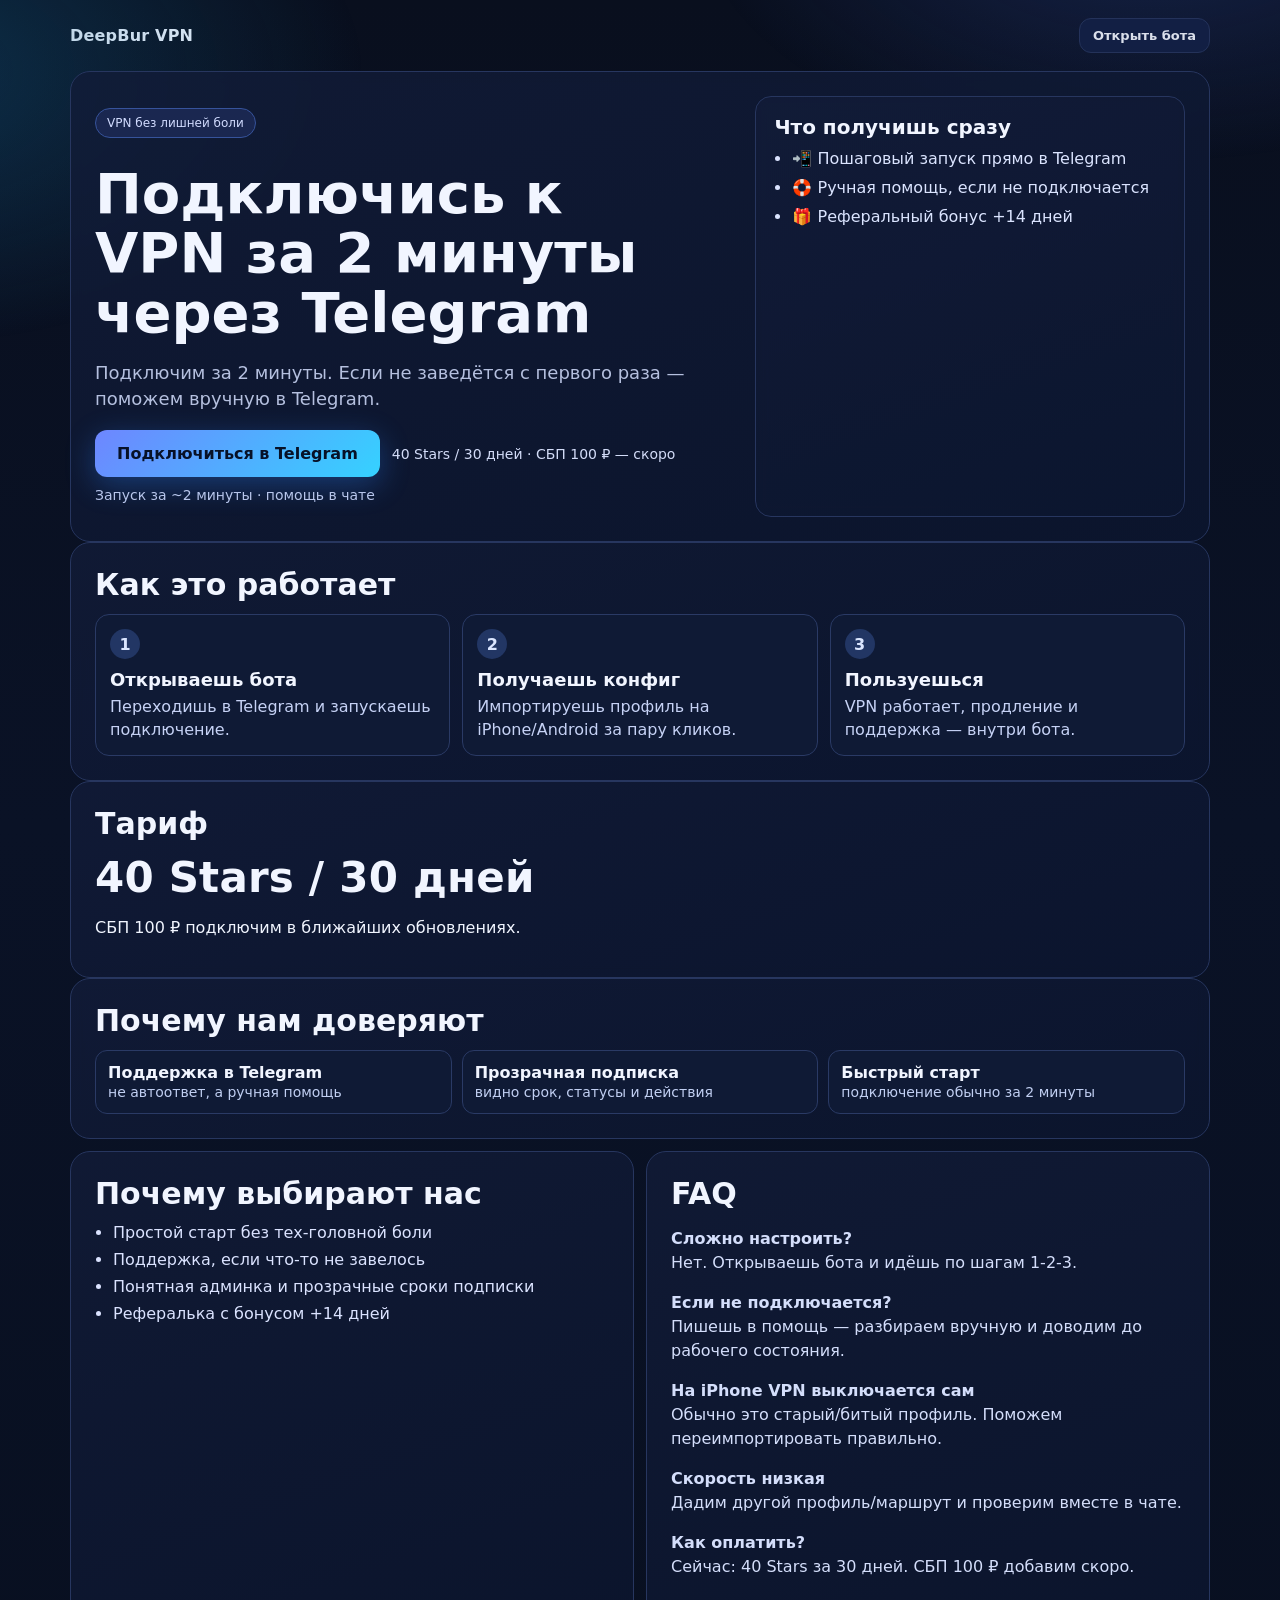
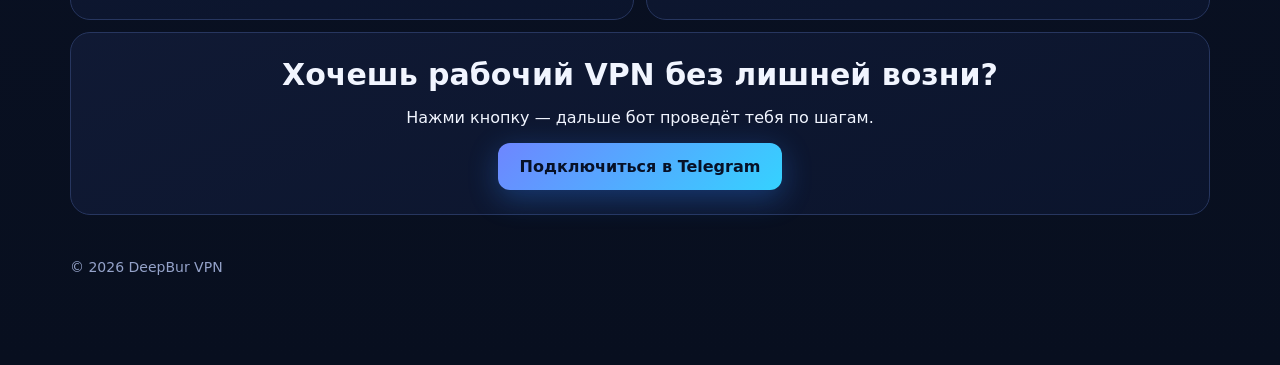
==== landing/index.html @ e3f5ab81 "feat(landing-v3): apply audit v2 P0 (hero simplification, stronger CTA, trust section, FAQ rewrite)" ====
<!doctype html>
<html lang="ru">
  <head>
    <meta charset="UTF-8" />
    <meta name="viewport" content="width=device-width,initial-scale=1" />
    <title>DeepBur VPN — подключение за 2 минуты</title>
    <meta name="description" content="DeepBur VPN: подключение через Telegram-бота за пару минут. 40 Stars за 30 дней." />
    <link rel="stylesheet" href="./styles.css?v=2" />
  </head>
  <body>
    <div class="bg"></div>

    <header class="wrap nav">
      <div class="logo">DeepBur VPN</div>
      <a class="btn ghost cta-track" data-pos="nav" href="https://t.me/deepbur_byrbot?start=landing_nav" target="_blank" rel="noopener">Открыть бота</a>
    </header>

    <main>
      <section class="wrap hero card split">
        <div>
          <p class="badge">VPN без лишней боли</p>
          <h1>Подключись к VPN за 2 минуты через Telegram</h1>
          <p class="sub">Подключим за 2 минуты. Если не заведётся с первого раза — поможем вручную в Telegram.</p>
          <div class="actions">
            <a class="btn primary cta-track" data-pos="hero" href="https://t.me/deepbur_byrbot?start=landing_hero" target="_blank" rel="noopener">Подключиться в Telegram</a>
            <span class="price">40 Stars / 30 дней · СБП 100 ₽ — скоро</span>
          </div>
          <p class="micro">Запуск за ~2 минуты · помощь в чате</p>
        </div>
        <aside class="trust card inner">
          <h3>Что получишь сразу</h3>
          <ul>
            <li>📲 Пошаговый запуск прямо в Telegram</li>
            <li>🛟 Ручная помощь, если не подключается</li>
            <li>🎁 Реферальный бонус +14 дней</li>
          </ul>
        </aside>
      </section>

      <section class="wrap card">
        <h2>Как это работает</h2>
        <div class="steps">
          <article>
            <span>1</span>
            <h4>Открываешь бота</h4>
            <p>Переходишь в Telegram и запускаешь подключение.</p>
          </article>
          <article>
            <span>2</span>
            <h4>Получаешь конфиг</h4>
            <p>Импортируешь профиль на iPhone/Android за пару кликов.</p>
          </article>
          <article>
            <span>3</span>
            <h4>Пользуешься</h4>
            <p>VPN работает, продление и поддержка — внутри бота.</p>
          </article>
        </div>
      </section>

      <section class="wrap card pricing">
        <h2>Тариф</h2>
        <div class="big">40 Stars / 30 дней</div>
        <p>СБП 100 ₽ подключим в ближайших обновлениях.</p>
      </section>

      <section class="wrap card trustline">
        <h2>Почему нам доверяют</h2>
        <div class="trustpoints">
          <div><b>Поддержка в Telegram</b><br/><span>не автоответ, а ручная помощь</span></div>
          <div><b>Прозрачная подписка</b><br/><span>видно срок, статусы и действия</span></div>
          <div><b>Быстрый старт</b><br/><span>подключение обычно за 2 минуты</span></div>
        </div>
      </section>

      <section class="wrap grid2">
        <article class="card">
          <h2>Почему выбирают нас</h2>
          <ul>
            <li>Простой старт без тех-головной боли</li>
            <li>Поддержка, если что-то не завелось</li>
            <li>Понятная админка и прозрачные сроки подписки</li>
            <li>Рефералька с бонусом +14 дней</li>
          </ul>
        </article>

        <article class="card faq">
          <h2>FAQ</h2>
          <p><b>Сложно настроить?</b><br/>Нет. Открываешь бота и идёшь по шагам 1-2-3.</p>
          <p><b>Если не подключается?</b><br/>Пишешь в помощь — разбираем вручную и доводим до рабочего состояния.</p>
          <p><b>На iPhone VPN выключается сам</b><br/>Обычно это старый/битый профиль. Поможем переимпортировать правильно.</p>
          <p><b>Скорость низкая</b><br/>Дадим другой профиль/маршрут и проверим вместе в чате.</p>
          <p><b>Как оплатить?</b><br/>Сейчас: 40 Stars за 30 дней. СБП 100 ₽ добавим скоро.</p>
        </article>
      </section>

      <section class="wrap card final">
        <h2>Хочешь рабочий VPN без лишней возни?</h2>
        <p>Нажми кнопку — дальше бот проведёт тебя по шагам.</p>
        <a class="btn primary cta-track" data-pos="final" href="https://t.me/deepbur_byrbot?start=landing_final" target="_blank" rel="noopener">Подключиться в Telegram</a>
      </section>
    </main>

    <a class="sticky-cta cta-track" data-pos="sticky" href="https://t.me/deepbur_byrbot?start=landing_sticky" target="_blank" rel="noopener">Подключиться в Telegram</a>

    <footer class="wrap foot">© <span id="y"></span> DeepBur VPN</footer>
    <script src="./main.js?v=2"></script>
  </body>
</html>
---- landing/styles.css ----
:root{--bg:#090f1e;--bg2:#0e1730;--txt:#f1f5ff;--muted:#b5c0df;--line:#27365f;--acc:#6e86ff;--acc2:#35d2ff}
*{box-sizing:border-box}body{margin:0;font-family:Inter,system-ui,Arial,sans-serif;background:linear-gradient(180deg,var(--bg),#0a1226 42%,#080f1f);color:var(--txt)}
.bg{position:fixed;inset:0;pointer-events:none;background:radial-gradient(760px 420px at 90% -10%,#2a428c66 0,transparent 60%),radial-gradient(820px 460px at -10% 8%,#146a9860 0,transparent 60%)}
.wrap{width:min(1140px,92%);margin:0 auto}
.nav{display:flex;justify-content:space-between;align-items:center;padding:18px 0}
.logo{font-weight:800;letter-spacing:.2px}
.card{background:linear-gradient(160deg,#121c38d6,#0c162fd6);border:1px solid var(--line);border-radius:20px;padding:24px;backdrop-filter:blur(6px)}
.card.inner{padding:18px;border-radius:16px}
.split{display:grid;grid-template-columns:1.35fr .9fr;gap:16px;align-items:stretch}
.badge{display:inline-block;font-size:12px;color:#d2dcff;background:#1a2750;padding:7px 11px;border-radius:999px;border:1px solid #36539b}
.hero h1{font-size:clamp(32px,5vw,56px);line-height:1.06;margin:14px 0 12px;max-width:14ch}
.sub{color:var(--muted);font-size:18px;line-height:1.45;max-width:58ch}
.actions{display:flex;flex-wrap:wrap;gap:12px;align-items:center;margin-top:16px}
.price{color:#d3dcf8;font-size:14px}.micro{font-size:14px;color:#b8c6ec;margin-top:10px}
.btn{display:inline-flex;align-items:center;justify-content:center;padding:12px 18px;border-radius:12px;text-decoration:none;font-weight:700;border:1px solid var(--line);color:var(--txt);transition:transform .18s ease,box-shadow .18s ease,opacity .18s ease}
.btn:hover{transform:translateY(-1px)}
.btn:focus-visible{outline:none;box-shadow:0 0 0 3px #8bc5ff66}
.btn.primary{background:linear-gradient(135deg,var(--acc),var(--acc2));color:#071127;border:0;box-shadow:0 8px 30px #2e83ff55;padding:14px 22px;font-size:16px}
.btn.primary:hover{box-shadow:0 10px 34px #2e83ff7d}
.btn.ghost{background:#132146;padding:9px 13px;font-size:13px;opacity:.9}
.trust h3{margin:0 0 10px;font-size:20px}.trust ul{margin:0;padding-left:18px}.trust li{margin:10px 0;color:#dbe4ff}
h2{margin:0 0 12px;font-size:30px}
.steps{display:grid;grid-template-columns:repeat(3,1fr);gap:12px}
.steps article{background:#0f1a35;border:1px solid #2a3a65;border-radius:14px;padding:14px;transition:transform .18s ease,border-color .18s ease}
.steps article:hover{transform:translateY(-2px);border-color:#3b5390}
.steps span{display:inline-grid;place-items:center;width:30px;height:30px;border-radius:999px;background:#223664;color:#dbe6ff;font-weight:800}
.steps h4{margin:10px 0 6px;font-size:18px}.steps p{margin:0;color:#c6d2f5;line-height:1.4}
.pricing .big{font-size:42px;font-weight:800;letter-spacing:.2px}
.trustline .trustpoints{display:grid;grid-template-columns:repeat(3,1fr);gap:10px}
.trustline .trustpoints > div{background:#0f1a35;border:1px solid #2a3a65;border-radius:12px;padding:12px}
.trustline span{color:#c1cff2;font-size:14px}
.grid2{display:grid;grid-template-columns:1fr 1fr;gap:12px;margin-top:12px}
ul{margin:0;padding-left:18px}li{margin:8px 0;color:#dbe3ff}
.faq p{color:#d4defb;line-height:1.5}
.final{margin:12px auto 18px;text-align:center}
.foot{padding:26px 0 90px;color:#94a2c9;font-size:14px}
.sticky-cta{display:none;position:fixed;left:12px;right:12px;bottom:12px;z-index:50;padding:14px 16px;border-radius:14px;text-align:center;text-decoration:none;font-weight:800;background:linear-gradient(135deg,var(--acc),var(--acc2));color:#061126;box-shadow:0 10px 24px #2e83ff66}
main section{margin-top:14px}
@media (max-width:980px){
  .split,.steps,.grid2,.trustline .trustpoints{grid-template-columns:1fr}
  .hero h1{max-width:unset}
}
@media (max-width:740px){
  .sub{font-size:16px}
  .sticky-cta{display:block}
  .actions .btn.primary{display:none}
}
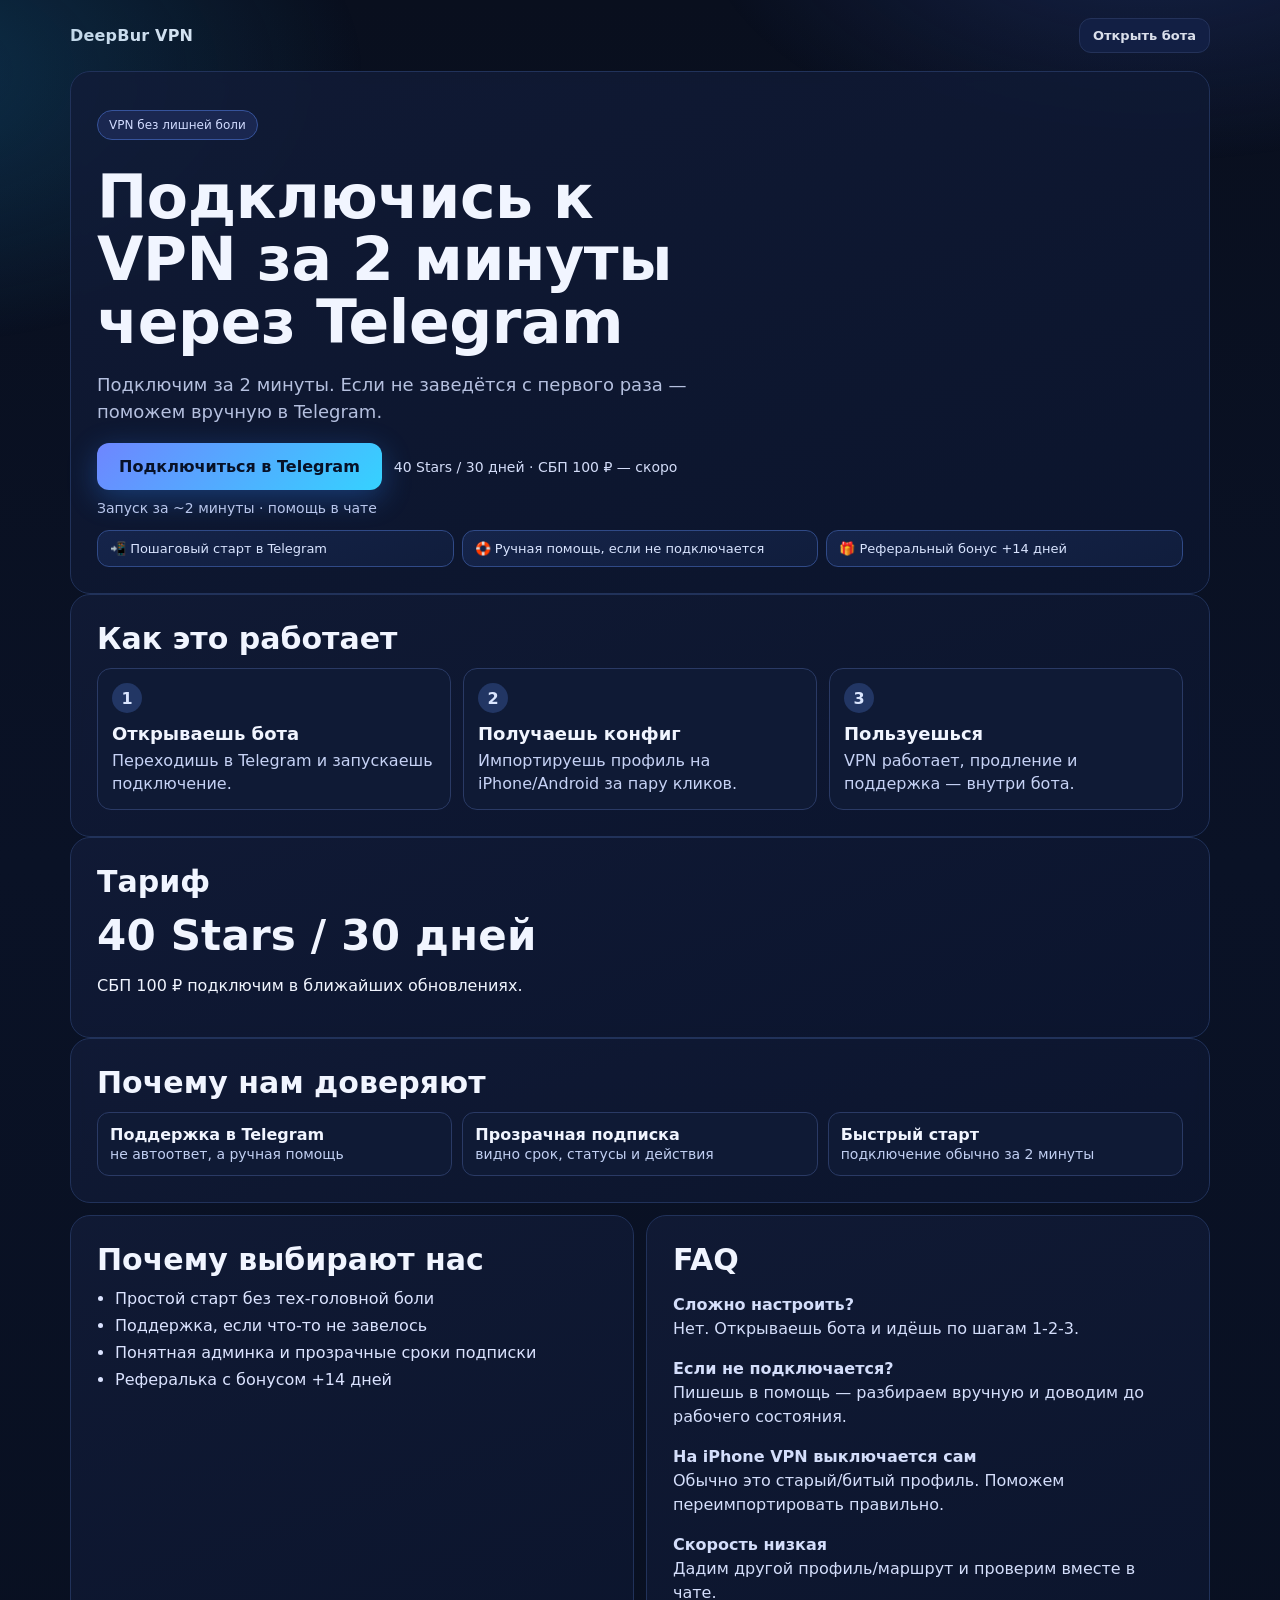
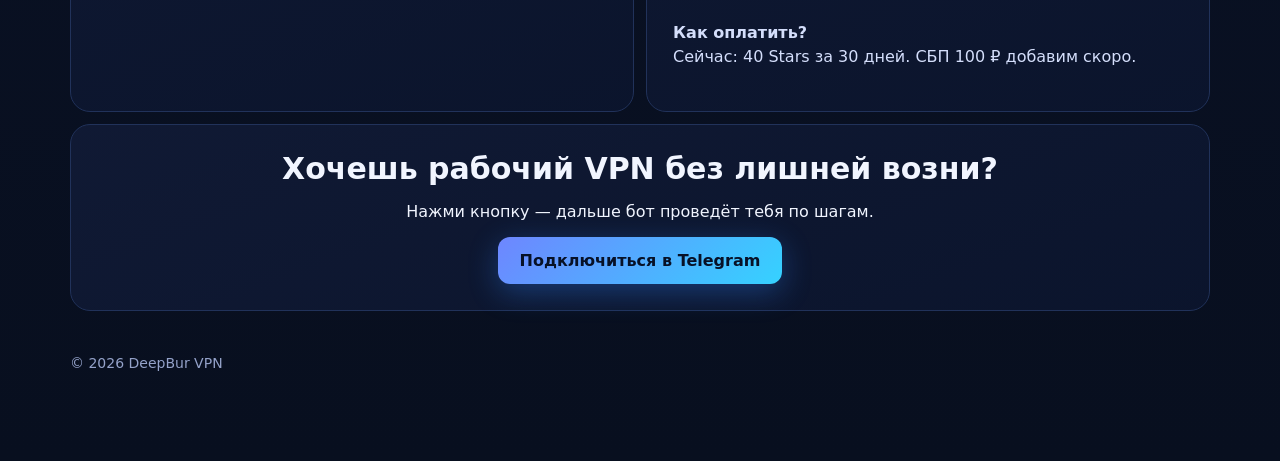
==== commit 8a333038: "style(landing-premium): replace bulky trust panel with compact premium points row" ====
--- a/landing/index.html
+++ b/landing/index.html
@@ -16,25 +16,20 @@
     </header>
 
     <main>
-      <section class="wrap hero card split">
-        <div>
-          <p class="badge">VPN без лишней боли</p>
-          <h1>Подключись к VPN за 2 минуты через Telegram</h1>
-          <p class="sub">Подключим за 2 минуты. Если не заведётся с первого раза — поможем вручную в Telegram.</p>
-          <div class="actions">
-            <a class="btn primary cta-track" data-pos="hero" href="https://t.me/deepbur_byrbot?start=landing_hero" target="_blank" rel="noopener">Подключиться в Telegram</a>
-            <span class="price">40 Stars / 30 дней · СБП 100 ₽ — скоро</span>
-          </div>
-          <p class="micro">Запуск за ~2 минуты · помощь в чате</p>
+      <section class="wrap hero card">
+        <p class="badge">VPN без лишней боли</p>
+        <h1>Подключись к VPN за 2 минуты через Telegram</h1>
+        <p class="sub">Подключим за 2 минуты. Если не заведётся с первого раза — поможем вручную в Telegram.</p>
+        <div class="actions">
+          <a class="btn primary cta-track" data-pos="hero" href="https://t.me/deepbur_byrbot?start=landing_hero" target="_blank" rel="noopener">Подключиться в Telegram</a>
+          <span class="price">40 Stars / 30 дней · СБП 100 ₽ — скоро</span>
         </div>
-        <aside class="trust card inner">
-          <h3>Что получишь сразу</h3>
-          <ul>
-            <li>📲 Пошаговый запуск прямо в Telegram</li>
-            <li>🛟 Ручная помощь, если не подключается</li>
-            <li>🎁 Реферальный бонус +14 дней</li>
-          </ul>
-        </aside>
+        <p class="micro">Запуск за ~2 минуты · помощь в чате</p>
+        <div class="premium-points">
+          <span>📲 Пошаговый старт в Telegram</span>
+          <span>🛟 Ручная помощь, если не подключается</span>
+          <span>🎁 Реферальный бонус +14 дней</span>
+        </div>
       </section>
 
       <section class="wrap card">
--- a/landing/styles.css
+++ b/landing/styles.css
@@ -4,12 +4,11 @@
 .wrap{width:min(1140px,92%);margin:0 auto}
 .nav{display:flex;justify-content:space-between;align-items:center;padding:18px 0}
 .logo{font-weight:800;letter-spacing:.2px}
-.card{background:linear-gradient(160deg,#121c38d6,#0c162fd6);border:1px solid var(--line);border-radius:20px;padding:24px;backdrop-filter:blur(6px)}
+.card{background:linear-gradient(160deg,#121c38d6,#0c162fd6);border:1px solid #21325a;border-radius:20px;padding:26px;backdrop-filter:blur(6px)}
 .card.inner{padding:18px;border-radius:16px}
-.split{display:grid;grid-template-columns:1.35fr .9fr;gap:16px;align-items:stretch}
 .badge{display:inline-block;font-size:12px;color:#d2dcff;background:#1a2750;padding:7px 11px;border-radius:999px;border:1px solid #36539b}
-.hero h1{font-size:clamp(32px,5vw,56px);line-height:1.06;margin:14px 0 12px;max-width:14ch}
-.sub{color:var(--muted);font-size:18px;line-height:1.45;max-width:58ch}
+.hero h1{font-size:clamp(34px,5.2vw,60px);line-height:1.04;margin:14px 0 12px;max-width:14ch;letter-spacing:-.4px}
+.sub{color:var(--muted);font-size:18px;line-height:1.5;max-width:58ch}
 .actions{display:flex;flex-wrap:wrap;gap:12px;align-items:center;margin-top:16px}
 .price{color:#d3dcf8;font-size:14px}.micro{font-size:14px;color:#b8c6ec;margin-top:10px}
 .btn{display:inline-flex;align-items:center;justify-content:center;padding:12px 18px;border-radius:12px;text-decoration:none;font-weight:700;border:1px solid var(--line);color:var(--txt);transition:transform .18s ease,box-shadow .18s ease,opacity .18s ease}
@@ -18,7 +17,8 @@
 .btn.primary{background:linear-gradient(135deg,var(--acc),var(--acc2));color:#071127;border:0;box-shadow:0 8px 30px #2e83ff55;padding:14px 22px;font-size:16px}
 .btn.primary:hover{box-shadow:0 10px 34px #2e83ff7d}
 .btn.ghost{background:#132146;padding:9px 13px;font-size:13px;opacity:.9}
-.trust h3{margin:0 0 10px;font-size:20px}.trust ul{margin:0;padding-left:18px}.trust li{margin:10px 0;color:#dbe4ff}
+.premium-points{display:grid;grid-template-columns:repeat(3,minmax(0,1fr));gap:8px;margin-top:14px}
+.premium-points span{display:block;font-size:13px;color:#d9e4ff;background:linear-gradient(160deg,#15244a,#101d3c);border:1px solid #304a87;border-radius:12px;padding:10px 12px}
 h2{margin:0 0 12px;font-size:30px}
 .steps{display:grid;grid-template-columns:repeat(3,1fr);gap:12px}
 .steps article{background:#0f1a35;border:1px solid #2a3a65;border-radius:14px;padding:14px;transition:transform .18s ease,border-color .18s ease}
@@ -37,7 +37,7 @@
 .sticky-cta{display:none;position:fixed;left:12px;right:12px;bottom:12px;z-index:50;padding:14px 16px;border-radius:14px;text-align:center;text-decoration:none;font-weight:800;background:linear-gradient(135deg,var(--acc),var(--acc2));color:#061126;box-shadow:0 10px 24px #2e83ff66}
 main section{margin-top:14px}
 @media (max-width:980px){
-  .split,.steps,.grid2,.trustline .trustpoints{grid-template-columns:1fr}
+  .steps,.grid2,.trustline .trustpoints,.premium-points{grid-template-columns:1fr}
   .hero h1{max-width:unset}
 }
 @media (max-width:740px){
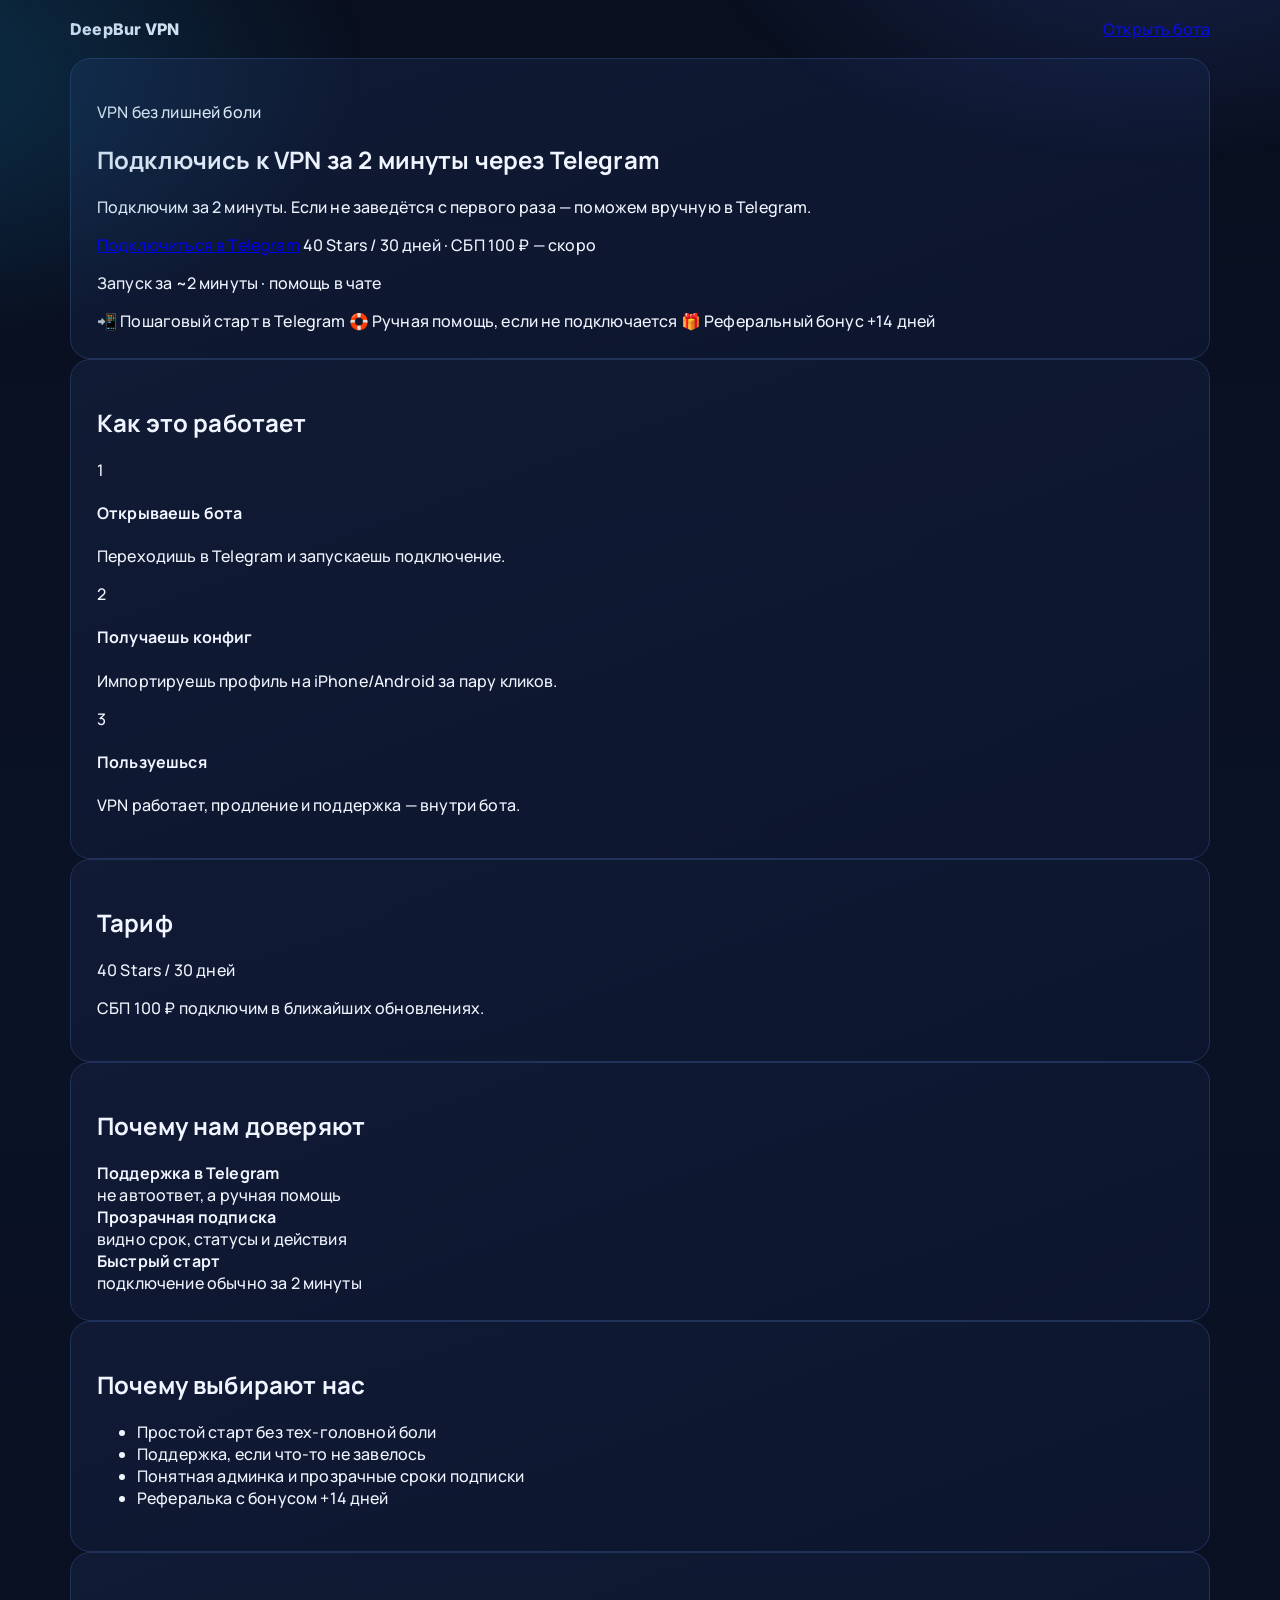
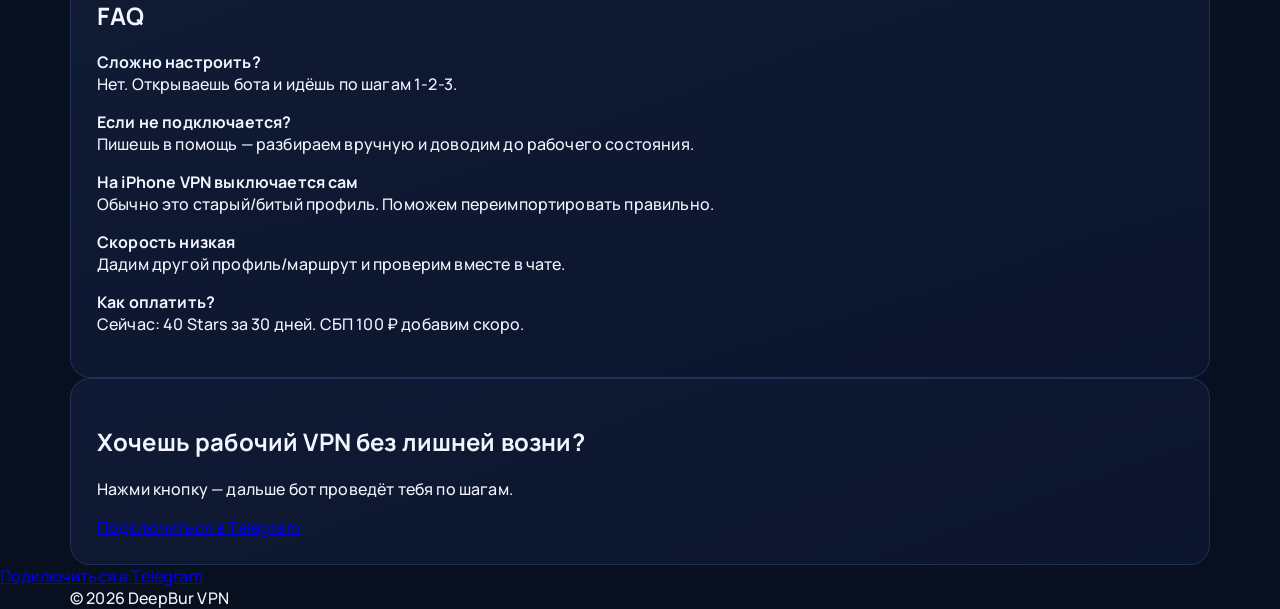
==== commit 2fb80695: "style(landing): switch to Manrope/Inter typography for cleaner premium look" ====
--- a/landing/index.html
+++ b/landing/index.html
@@ -5,7 +5,10 @@
     <meta name="viewport" content="width=device-width,initial-scale=1" />
     <title>DeepBur VPN — подключение за 2 минуты</title>
     <meta name="description" content="DeepBur VPN: подключение через Telegram-бота за пару минут. 40 Stars за 30 дней." />
-    <link rel="stylesheet" href="./styles.css?v=2" />
+    <link rel="preconnect" href="https://fonts.googleapis.com">
+    <link rel="preconnect" href="https://fonts.gstatic.com" crossorigin>
+    <link href="https://fonts.googleapis.com/css2?family=Inter:wght@400;500;600;700;800&family=Manrope:wght@500;600;700;800&display=swap" rel="stylesheet">
+    <link rel="stylesheet" href="./styles.css?v=3" />
   </head>
   <body>
     <div class="bg"></div>
--- a/landing/styles.css
+++ b/landing/styles.css
@@ -1,10 +1,10 @@
 :root{--bg:#090f1e;--bg2:#0e1730;--txt:#f1f5ff;--muted:#b5c0df;--line:#27365f;--acc:#6e86ff;--acc2:#35d2ff}
-*{box-sizing:border-box}body{margin:0;font-family:Inter,system-ui,Arial,sans-serif;background:linear-gradient(180deg,var(--bg),#0a1226 42%,#080f1f);color:var(--txt)}
+*{box-sizing:border-box}body{margin:0;font-family:Manrope,Inter,system-ui,-apple-system,Segoe UI,Arial,sans-serif;background:linear-gradient(180deg,var(--bg),#0a1226 42%,#080f1f);color:var(--txt);font-weight:500;letter-spacing:.01em}
 .bg{position:fixed;inset:0;pointer-events:none;background:radial-gradient(760px 420px at 90% -10%,#2a428c66 0,transparent 60%),radial-gradient(820px 460px at -10% 8%,#146a9860 0,transparent 60%)}
 .wrap{width:min(1140px,92%);margin:0 auto}
 .nav{display:flex;justify-content:space-between;align-items:center;padding:18px 0}
-.logo{font-weight:800;letter-spacing:.2px}
-.card{background:linear-gradient(160deg,#121c38d6,#0c162fd6);border:1px solid #21325a;border-radius:20px;padding:26px;backdrop-filter:blur(6px)}
+.logo{font-family:Inter,Manrope,system-ui,sans-serif;font-weight:800;letter-spacing:.2px}
+.card{background:linear-gradient(160deg,#121c38d6,#0c162fd6);border:1px solid #21325a;border-radius:20px;padding:26px;backdrop-filter:blur(6px)
 .card.inner{padding:18px;border-radius:16px}
 .badge{display:inline-block;font-size:12px;color:#d2dcff;background:#1a2750;padding:7px 11px;border-radius:999px;border:1px solid #36539b}
 .hero h1{font-size:clamp(34px,5.2vw,60px);line-height:1.04;margin:14px 0 12px;max-width:14ch;letter-spacing:-.4px}
@@ -19,6 +19,7 @@
 .btn.ghost{background:#132146;padding:9px 13px;font-size:13px;opacity:.9}
 .premium-points{display:grid;grid-template-columns:repeat(3,minmax(0,1fr));gap:8px;margin-top:14px}
 .premium-points span{display:block;font-size:13px;color:#d9e4ff;background:linear-gradient(160deg,#15244a,#101d3c);border:1px solid #304a87;border-radius:12px;padding:10px 12px}
+h1,h2,h3,h4,.logo{font-family:Inter,Manrope,system-ui,sans-serif}
 h2{margin:0 0 12px;font-size:30px}
 .steps{display:grid;grid-template-columns:repeat(3,1fr);gap:12px}
 .steps article{background:#0f1a35;border:1px solid #2a3a65;border-radius:14px;padding:14px;transition:transform .18s ease,border-color .18s ease}
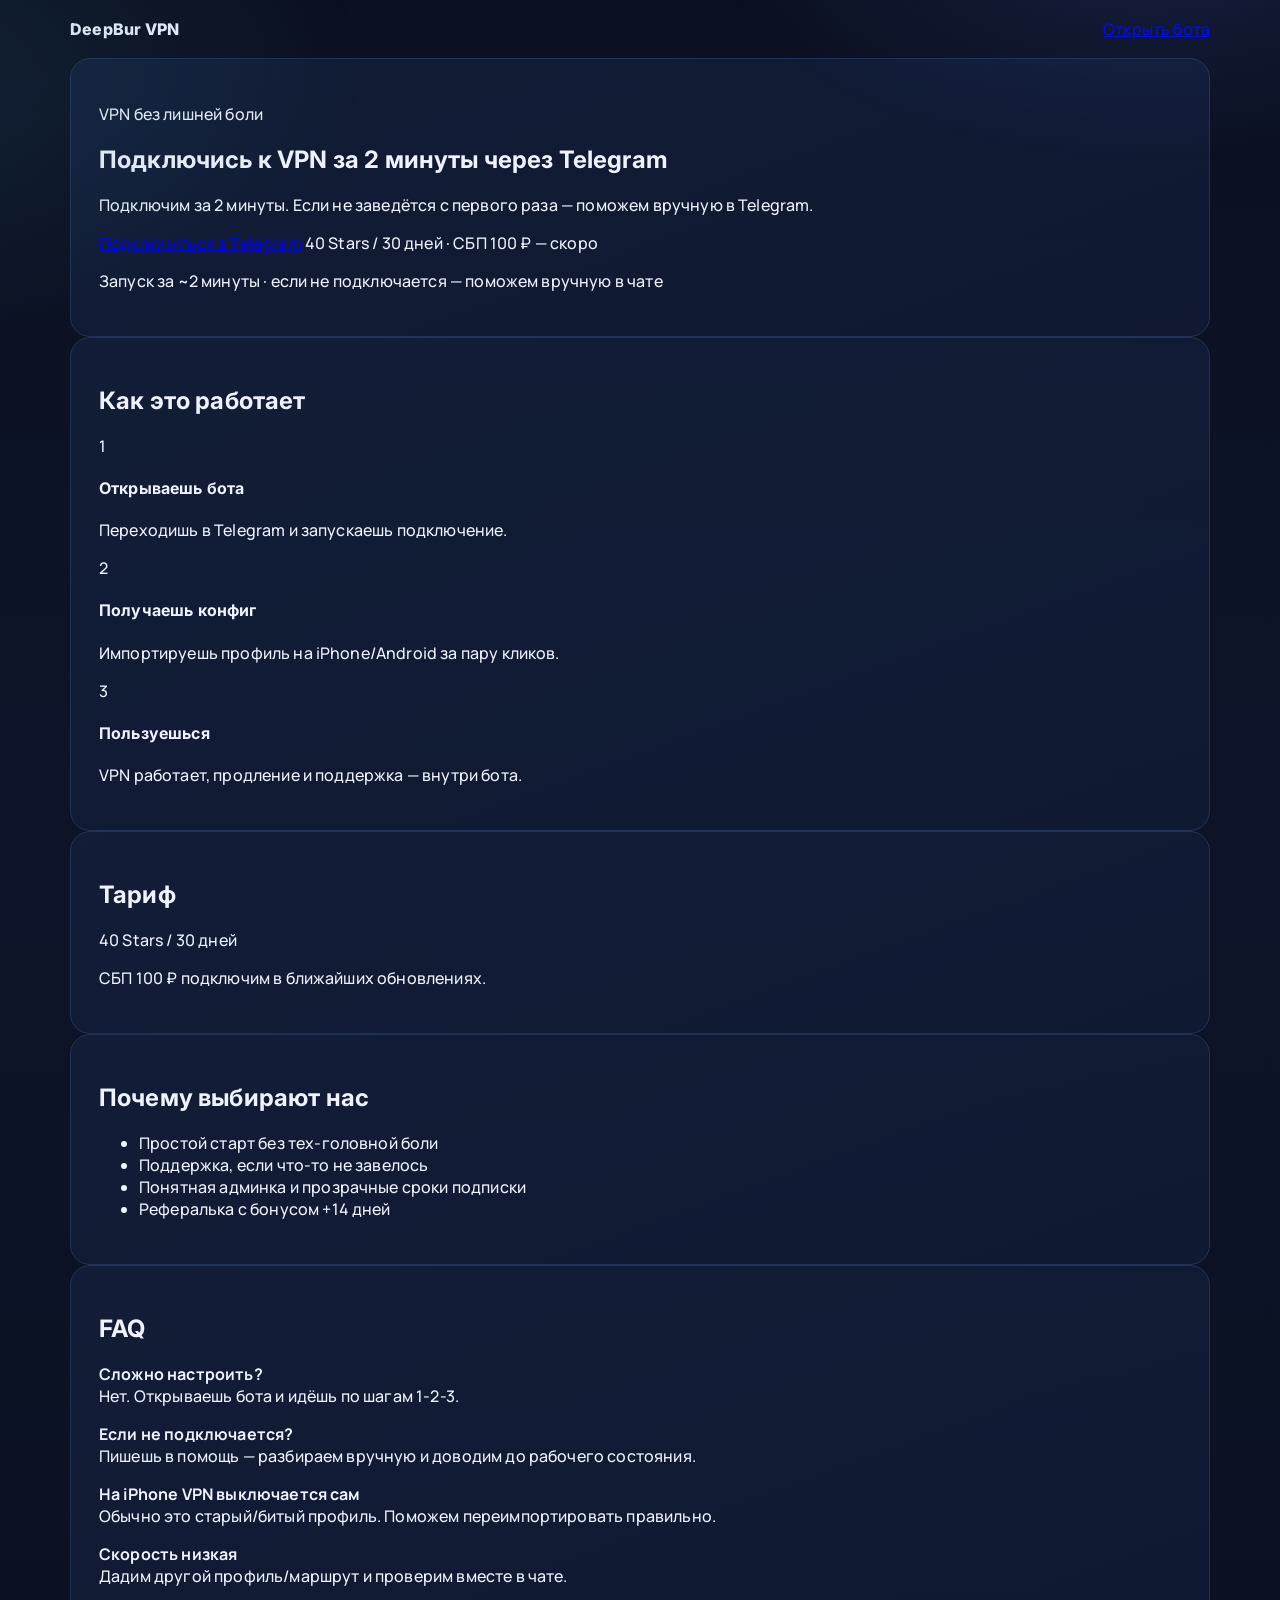
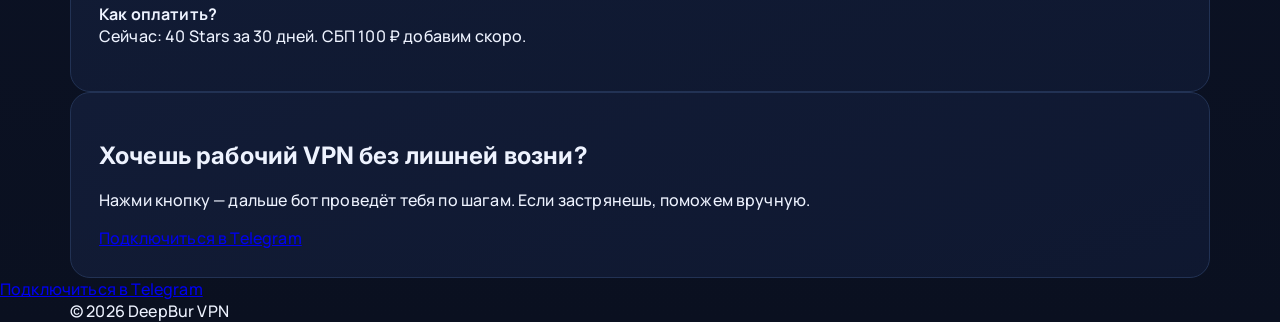
==== commit 02b1230c: "style(landing-v4): reduce admin-like density, remove redundant trust block, add warmer copy" ====
--- a/landing/index.html
+++ b/landing/index.html
@@ -27,12 +27,7 @@
           <a class="btn primary cta-track" data-pos="hero" href="https://t.me/deepbur_byrbot?start=landing_hero" target="_blank" rel="noopener">Подключиться в Telegram</a>
           <span class="price">40 Stars / 30 дней · СБП 100 ₽ — скоро</span>
         </div>
-        <p class="micro">Запуск за ~2 минуты · помощь в чате</p>
-        <div class="premium-points">
-          <span>📲 Пошаговый старт в Telegram</span>
-          <span>🛟 Ручная помощь, если не подключается</span>
-          <span>🎁 Реферальный бонус +14 дней</span>
-        </div>
+        <p class="micro">Запуск за ~2 минуты · если не подключается — поможем вручную в чате</p>
       </section>
 
       <section class="wrap card">
@@ -62,15 +57,6 @@
         <p>СБП 100 ₽ подключим в ближайших обновлениях.</p>
       </section>
 
-      <section class="wrap card trustline">
-        <h2>Почему нам доверяют</h2>
-        <div class="trustpoints">
-          <div><b>Поддержка в Telegram</b><br/><span>не автоответ, а ручная помощь</span></div>
-          <div><b>Прозрачная подписка</b><br/><span>видно срок, статусы и действия</span></div>
-          <div><b>Быстрый старт</b><br/><span>подключение обычно за 2 минуты</span></div>
-        </div>
-      </section>
-
       <section class="wrap grid2">
         <article class="card">
           <h2>Почему выбирают нас</h2>
@@ -94,7 +80,7 @@
 
       <section class="wrap card final">
         <h2>Хочешь рабочий VPN без лишней возни?</h2>
-        <p>Нажми кнопку — дальше бот проведёт тебя по шагам.</p>
+        <p>Нажми кнопку — дальше бот проведёт тебя по шагам. Если застрянешь, поможем вручную.</p>
         <a class="btn primary cta-track" data-pos="final" href="https://t.me/deepbur_byrbot?start=landing_final" target="_blank" rel="noopener">Подключиться в Telegram</a>
       </section>
     </main>
--- a/landing/styles.css
+++ b/landing/styles.css
@@ -1,48 +1,39 @@
-:root{--bg:#090f1e;--bg2:#0e1730;--txt:#f1f5ff;--muted:#b5c0df;--line:#27365f;--acc:#6e86ff;--acc2:#35d2ff}
-*{box-sizing:border-box}body{margin:0;font-family:Manrope,Inter,system-ui,-apple-system,Segoe UI,Arial,sans-serif;background:linear-gradient(180deg,var(--bg),#0a1226 42%,#080f1f);color:var(--txt);font-weight:500;letter-spacing:.01em}
-.bg{position:fixed;inset:0;pointer-events:none;background:radial-gradient(760px 420px at 90% -10%,#2a428c66 0,transparent 60%),radial-gradient(820px 460px at -10% 8%,#146a9860 0,transparent 60%)}
+:root{--bg:#0b1020;--txt:#eef3ff;--muted:#b9c4e2;--line:#2a3a62;--acc:#8aa0ff;--acc2:#68c9ee}
+*{box-sizing:border-box}
+body{margin:0;font-family:Manrope,Inter,system-ui,-apple-system,Segoe UI,Arial,sans-serif;background:linear-gradient(180deg,var(--bg),#0d1429 42%,#0a1020);color:var(--txt);font-weight:500;letter-spacing:.01em}
+.bg{position:fixed;inset:0;pointer-events:none;background:radial-gradient(760px 420px at 90% -10%,#334c9f44 0,transparent 60%),radial-gradient(820px 460px at -10% 8%,#2e6e8a33 0,transparent 60%)}
 .wrap{width:min(1140px,92%);margin:0 auto}
 .nav{display:flex;justify-content:space-between;align-items:center;padding:18px 0}
-.logo{font-family:Inter,Manrope,system-ui,sans-serif;font-weight:800;letter-spacing:.2px}
-.card{background:linear-gradient(160deg,#121c38d6,#0c162fd6);border:1px solid #21325a;border-radius:20px;padding:26px;backdrop-filter:blur(6px)
-.card.inner{padding:18px;border-radius:16px}
+.logo,h1,h2,h3,h4{font-family:Inter,Manrope,system-ui,sans-serif}
+.logo{font-weight:800;letter-spacing:.2px}
+.card{background:linear-gradient(160deg,#141f3bcc,#101a34cc);border:1px solid #223254;border-radius:20px;padding:28px;backdrop-filter:blur(6px)
 .badge{display:inline-block;font-size:12px;color:#d2dcff;background:#1a2750;padding:7px 11px;border-radius:999px;border:1px solid #36539b}
 .hero h1{font-size:clamp(34px,5.2vw,60px);line-height:1.04;margin:14px 0 12px;max-width:14ch;letter-spacing:-.4px}
 .sub{color:var(--muted);font-size:18px;line-height:1.5;max-width:58ch}
 .actions{display:flex;flex-wrap:wrap;gap:12px;align-items:center;margin-top:16px}
-.price{color:#d3dcf8;font-size:14px}.micro{font-size:14px;color:#b8c6ec;margin-top:10px}
+.price{color:#d3dcf8;font-size:14px}
+.micro{font-size:14px;color:#b8c6ec;margin-top:10px}
 .btn{display:inline-flex;align-items:center;justify-content:center;padding:12px 18px;border-radius:12px;text-decoration:none;font-weight:700;border:1px solid var(--line);color:var(--txt);transition:transform .18s ease,box-shadow .18s ease,opacity .18s ease}
 .btn:hover{transform:translateY(-1px)}
 .btn:focus-visible{outline:none;box-shadow:0 0 0 3px #8bc5ff66}
-.btn.primary{background:linear-gradient(135deg,var(--acc),var(--acc2));color:#071127;border:0;box-shadow:0 8px 30px #2e83ff55;padding:14px 22px;font-size:16px}
-.btn.primary:hover{box-shadow:0 10px 34px #2e83ff7d}
-.btn.ghost{background:#132146;padding:9px 13px;font-size:13px;opacity:.9}
-.premium-points{display:grid;grid-template-columns:repeat(3,minmax(0,1fr));gap:8px;margin-top:14px}
-.premium-points span{display:block;font-size:13px;color:#d9e4ff;background:linear-gradient(160deg,#15244a,#101d3c);border:1px solid #304a87;border-radius:12px;padding:10px 12px}
-h1,h2,h3,h4,.logo{font-family:Inter,Manrope,system-ui,sans-serif}
+.btn.primary{background:linear-gradient(135deg,var(--acc),var(--acc2));color:#071127;border:0;box-shadow:0 8px 24px #2e83ff4a;padding:14px 22px;font-size:16px}
+.btn.primary:hover{box-shadow:0 10px 30px #2e83ff66}
+.btn.ghost{background:#132146;padding:9px 13px;font-size:13px;opacity:.86}
 h2{margin:0 0 12px;font-size:30px}
 .steps{display:grid;grid-template-columns:repeat(3,1fr);gap:12px}
-.steps article{background:#0f1a35;border:1px solid #2a3a65;border-radius:14px;padding:14px;transition:transform .18s ease,border-color .18s ease}
-.steps article:hover{transform:translateY(-2px);border-color:#3b5390}
+.steps article{background:#101b36;border:1px solid #24355a;border-radius:14px;padding:16px;transition:transform .18s ease,border-color .18s ease}
+.steps article:hover{transform:translateY(-2px);border-color:#355187}
 .steps span{display:inline-grid;place-items:center;width:30px;height:30px;border-radius:999px;background:#223664;color:#dbe6ff;font-weight:800}
-.steps h4{margin:10px 0 6px;font-size:18px}.steps p{margin:0;color:#c6d2f5;line-height:1.4}
+.steps h4{margin:10px 0 6px;font-size:18px}
+.steps p{margin:0;color:#c6d2f5;line-height:1.4}
 .pricing .big{font-size:42px;font-weight:800;letter-spacing:.2px}
-.trustline .trustpoints{display:grid;grid-template-columns:repeat(3,1fr);gap:10px}
-.trustline .trustpoints > div{background:#0f1a35;border:1px solid #2a3a65;border-radius:12px;padding:12px}
-.trustline span{color:#c1cff2;font-size:14px}
-.grid2{display:grid;grid-template-columns:1fr 1fr;gap:12px;margin-top:12px}
-ul{margin:0;padding-left:18px}li{margin:8px 0;color:#dbe3ff}
+.grid2{display:grid;grid-template-columns:1fr 1fr;gap:14px;margin-top:14px}
+ul{margin:0;padding-left:18px}
+li{margin:8px 0;color:#dbe3ff}
 .faq p{color:#d4defb;line-height:1.5}
 .final{margin:12px auto 18px;text-align:center}
 .foot{padding:26px 0 90px;color:#94a2c9;font-size:14px}
 .sticky-cta{display:none;position:fixed;left:12px;right:12px;bottom:12px;z-index:50;padding:14px 16px;border-radius:14px;text-align:center;text-decoration:none;font-weight:800;background:linear-gradient(135deg,var(--acc),var(--acc2));color:#061126;box-shadow:0 10px 24px #2e83ff66}
-main section{margin-top:14px}
-@media (max-width:980px){
-  .steps,.grid2,.trustline .trustpoints,.premium-points{grid-template-columns:1fr}
-  .hero h1{max-width:unset}
-}
-@media (max-width:740px){
-  .sub{font-size:16px}
-  .sticky-cta{display:block}
-  .actions .btn.primary{display:none}
-}
+main section{margin-top:18px}
+@media (max-width:980px){.steps,.grid2{grid-template-columns:1fr}.hero h1{max-width:unset}}
+@media (max-width:740px){.sub{font-size:16px}.sticky-cta{display:block}.actions .btn.primary{display:none}}
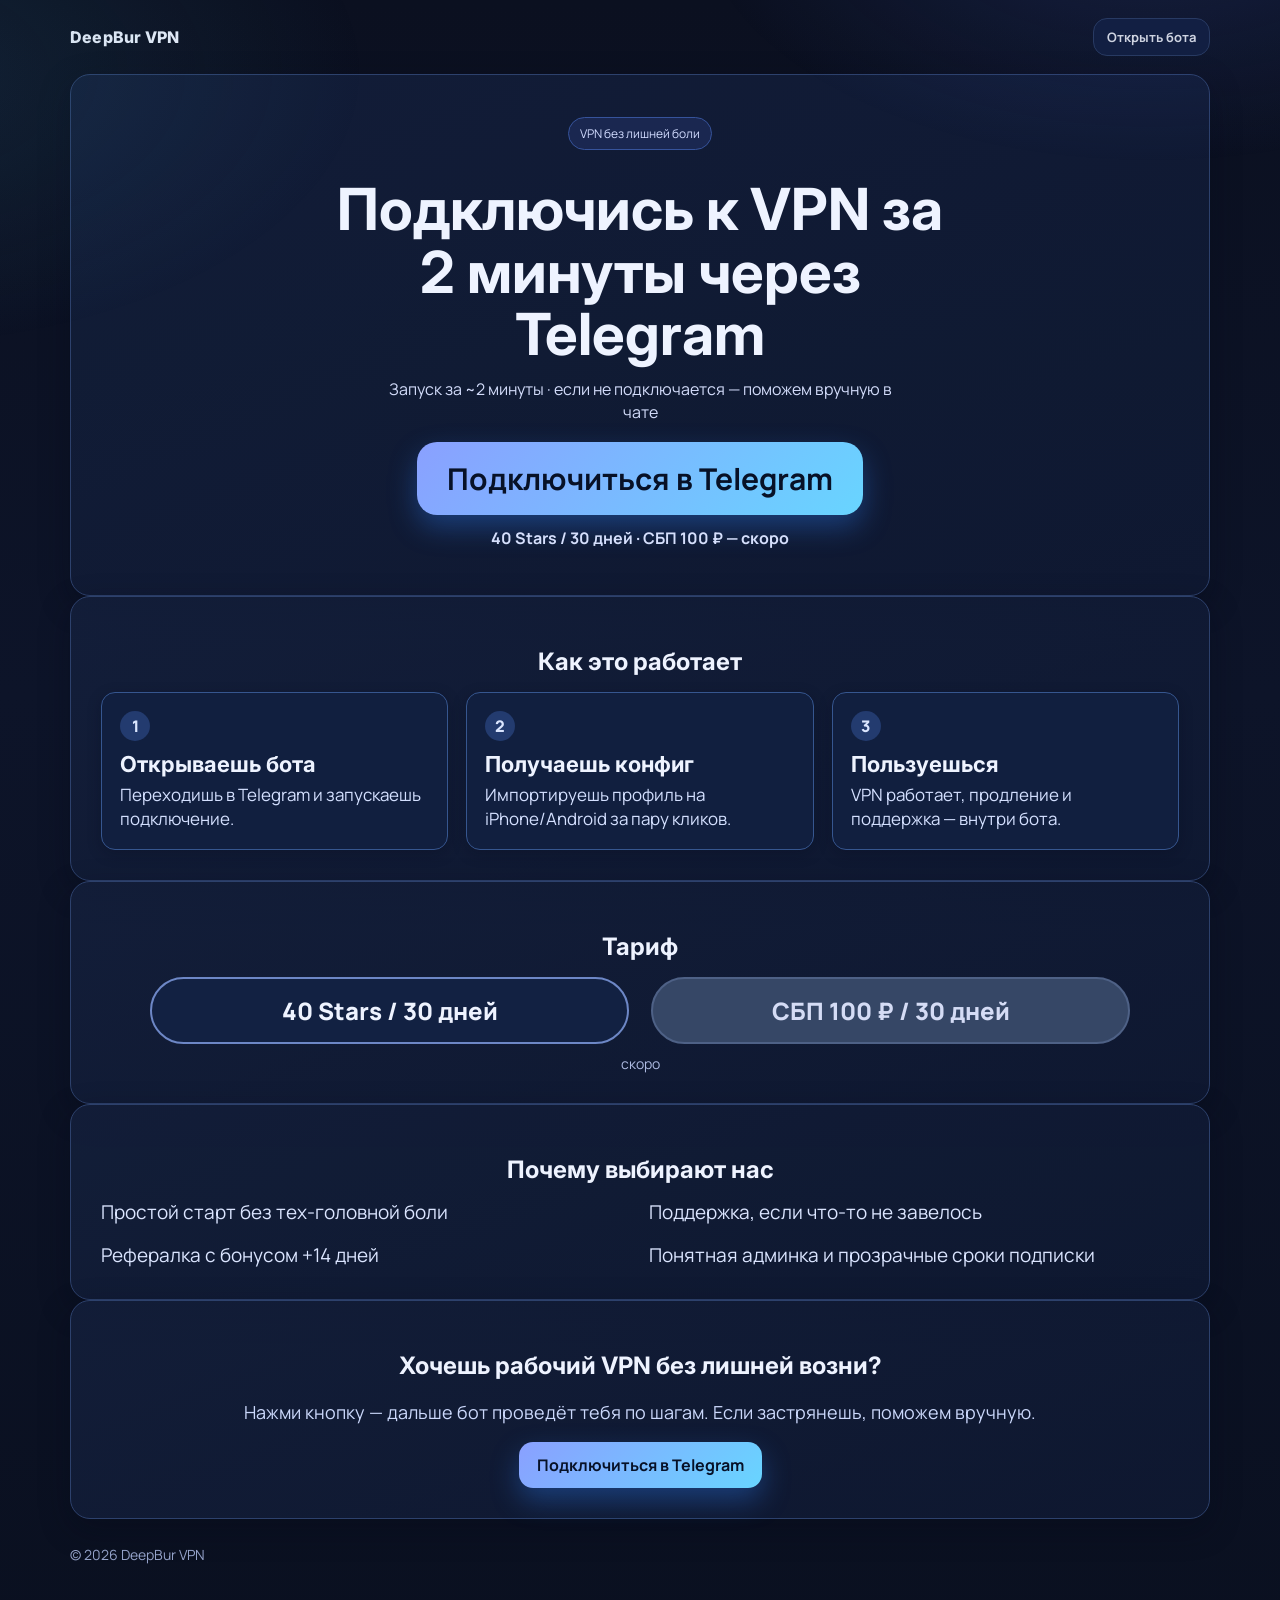
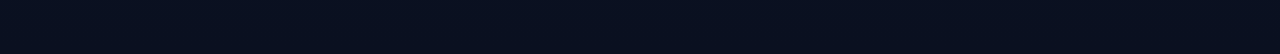
==== commit 3e900850: "feat(landing-style): reshape layout toward provided reference (centered hero, tariff pills, clean se" ====
--- a/landing/index.html
+++ b/landing/index.html
@@ -8,7 +8,7 @@
     <link rel="preconnect" href="https://fonts.googleapis.com">
     <link rel="preconnect" href="https://fonts.gstatic.com" crossorigin>
     <link href="https://fonts.googleapis.com/css2?family=Inter:wght@400;500;600;700;800&family=Manrope:wght@500;600;700;800&display=swap" rel="stylesheet">
-    <link rel="stylesheet" href="./styles.css?v=3" />
+    <link rel="stylesheet" href="./styles.css?v=4" />
   </head>
   <body>
     <div class="bg"></div>
@@ -19,19 +19,16 @@
     </header>
 
     <main>
-      <section class="wrap hero card">
+      <section class="wrap card hero center">
         <p class="badge">VPN без лишней боли</p>
         <h1>Подключись к VPN за 2 минуты через Telegram</h1>
-        <p class="sub">Подключим за 2 минуты. Если не заведётся с первого раза — поможем вручную в Telegram.</p>
-        <div class="actions">
-          <a class="btn primary cta-track" data-pos="hero" href="https://t.me/deepbur_byrbot?start=landing_hero" target="_blank" rel="noopener">Подключиться в Telegram</a>
-          <span class="price">40 Stars / 30 дней · СБП 100 ₽ — скоро</span>
-        </div>
         <p class="micro">Запуск за ~2 минуты · если не подключается — поможем вручную в чате</p>
+        <a class="btn primary hero-cta cta-track" data-pos="hero" href="https://t.me/deepbur_byrbot?start=landing_hero" target="_blank" rel="noopener">Подключиться в Telegram</a>
+        <p class="price">40 Stars / 30 дней · СБП 100 ₽ — скоро</p>
       </section>
 
       <section class="wrap card">
-        <h2>Как это работает</h2>
+        <h2 class="center-title">Как это работает</h2>
         <div class="steps">
           <article>
             <span>1</span>
@@ -51,31 +48,23 @@
         </div>
       </section>
 
-      <section class="wrap card pricing">
-        <h2>Тариф</h2>
-        <div class="big">40 Stars / 30 дней</div>
-        <p>СБП 100 ₽ подключим в ближайших обновлениях.</p>
+      <section class="wrap card tariff center">
+        <h2 class="center-title">Тариф</h2>
+        <div class="tariff-row">
+          <div class="pill active">40 Stars / 30 дней</div>
+          <div class="pill disabled">СБП 100 ₽ / 30 дней</div>
+        </div>
+        <div class="soon">скоро</div>
       </section>
 
-      <section class="wrap grid2">
-        <article class="card">
-          <h2>Почему выбирают нас</h2>
-          <ul>
-            <li>Простой старт без тех-головной боли</li>
-            <li>Поддержка, если что-то не завелось</li>
-            <li>Понятная админка и прозрачные сроки подписки</li>
-            <li>Рефералька с бонусом +14 дней</li>
-          </ul>
-        </article>
-
-        <article class="card faq">
-          <h2>FAQ</h2>
-          <p><b>Сложно настроить?</b><br/>Нет. Открываешь бота и идёшь по шагам 1-2-3.</p>
-          <p><b>Если не подключается?</b><br/>Пишешь в помощь — разбираем вручную и доводим до рабочего состояния.</p>
-          <p><b>На iPhone VPN выключается сам</b><br/>Обычно это старый/битый профиль. Поможем переимпортировать правильно.</p>
-          <p><b>Скорость низкая</b><br/>Дадим другой профиль/маршрут и проверим вместе в чате.</p>
-          <p><b>Как оплатить?</b><br/>Сейчас: 40 Stars за 30 дней. СБП 100 ₽ добавим скоро.</p>
-        </article>
+      <section class="wrap card why">
+        <h2 class="center-title">Почему выбирают нас</h2>
+        <div class="why-grid">
+          <div>Простой старт без тех-головной боли</div>
+          <div>Поддержка, если что-то не завелось</div>
+          <div>Рефералка с бонусом +14 дней</div>
+          <div>Понятная админка и прозрачные сроки подписки</div>
+        </div>
       </section>
 
       <section class="wrap card final">
--- a/landing/styles.css
+++ b/landing/styles.css
@@ -1,39 +1,44 @@
-:root{--bg:#0b1020;--txt:#eef3ff;--muted:#b9c4e2;--line:#2a3a62;--acc:#8aa0ff;--acc2:#68c9ee}
+:root{--bg:#0b1020;--txt:#eef3ff;--muted:#b9c4e2;--line:#2d416c;--acc:#8aa0ff;--acc2:#68d5ff}
 *{box-sizing:border-box}
-body{margin:0;font-family:Manrope,Inter,system-ui,-apple-system,Segoe UI,Arial,sans-serif;background:linear-gradient(180deg,var(--bg),#0d1429 42%,#0a1020);color:var(--txt);font-weight:500;letter-spacing:.01em}
+body{margin:0;font-family:Manrope,Inter,system-ui,-apple-system,Segoe UI,Arial,sans-serif;background:linear-gradient(180deg,var(--bg),#0d1429 42%,#0a1020);color:var(--txt)}
 .bg{position:fixed;inset:0;pointer-events:none;background:radial-gradient(760px 420px at 90% -10%,#334c9f44 0,transparent 60%),radial-gradient(820px 460px at -10% 8%,#2e6e8a33 0,transparent 60%)}
 .wrap{width:min(1140px,92%);margin:0 auto}
 .nav{display:flex;justify-content:space-between;align-items:center;padding:18px 0}
 .logo,h1,h2,h3,h4{font-family:Inter,Manrope,system-ui,sans-serif}
 .logo{font-weight:800;letter-spacing:.2px}
-.card{background:linear-gradient(160deg,#141f3bcc,#101a34cc);border:1px solid #223254;border-radius:20px;padding:28px;backdrop-filter:blur(6px)
+.card{background:linear-gradient(160deg,#14203dcc,#0f1933cc);border:1px solid var(--line);border-radius:20px;padding:30px;box-shadow:0 10px 30px rgba(5,10,24,.35)}
+main section{margin-top:26px}
+.center{text-align:center}.center-title{text-align:center;margin-bottom:16px}
 .badge{display:inline-block;font-size:12px;color:#d2dcff;background:#1a2750;padding:7px 11px;border-radius:999px;border:1px solid #36539b}
-.hero h1{font-size:clamp(34px,5.2vw,60px);line-height:1.04;margin:14px 0 12px;max-width:14ch;letter-spacing:-.4px}
-.sub{color:var(--muted);font-size:18px;line-height:1.5;max-width:58ch}
-.actions{display:flex;flex-wrap:wrap;gap:12px;align-items:center;margin-top:16px}
-.price{color:#d3dcf8;font-size:14px}
-.micro{font-size:14px;color:#b8c6ec;margin-top:10px}
-.btn{display:inline-flex;align-items:center;justify-content:center;padding:12px 18px;border-radius:12px;text-decoration:none;font-weight:700;border:1px solid var(--line);color:var(--txt);transition:transform .18s ease,box-shadow .18s ease,opacity .18s ease}
+.hero h1{font-size:clamp(34px,5vw,58px);line-height:1.08;margin:16px auto 12px;max-width:16ch}
+.micro{font-size:16px;color:#d3dcfa;max-width:52ch;margin:0 auto 18px;line-height:1.45}
+.price{color:#d5dffc;font-size:16px;margin-top:12px;font-weight:700}
+.btn{display:inline-flex;align-items:center;justify-content:center;padding:12px 18px;border-radius:14px;text-decoration:none;font-weight:700;border:1px solid var(--line);color:var(--txt);transition:transform .18s ease,box-shadow .18s ease}
 .btn:hover{transform:translateY(-1px)}
-.btn:focus-visible{outline:none;box-shadow:0 0 0 3px #8bc5ff66}
-.btn.primary{background:linear-gradient(135deg,var(--acc),var(--acc2));color:#071127;border:0;box-shadow:0 8px 24px #2e83ff4a;padding:14px 22px;font-size:16px}
-.btn.primary:hover{box-shadow:0 10px 30px #2e83ff66}
+.btn.primary{background:linear-gradient(135deg,var(--acc),var(--acc2));color:#071127;border:0;box-shadow:0 12px 28px #2e83ff57}
 .btn.ghost{background:#132146;padding:9px 13px;font-size:13px;opacity:.86}
-h2{margin:0 0 12px;font-size:30px}
-.steps{display:grid;grid-template-columns:repeat(3,1fr);gap:12px}
-.steps article{background:#101b36;border:1px solid #24355a;border-radius:14px;padding:16px;transition:transform .18s ease,border-color .18s ease}
-.steps article:hover{transform:translateY(-2px);border-color:#355187}
-.steps span{display:inline-grid;place-items:center;width:30px;height:30px;border-radius:999px;background:#223664;color:#dbe6ff;font-weight:800}
-.steps h4{margin:10px 0 6px;font-size:18px}
-.steps p{margin:0;color:#c6d2f5;line-height:1.4}
-.pricing .big{font-size:42px;font-weight:800;letter-spacing:.2px}
-.grid2{display:grid;grid-template-columns:1fr 1fr;gap:14px;margin-top:14px}
-ul{margin:0;padding-left:18px}
-li{margin:8px 0;color:#dbe3ff}
-.faq p{color:#d4defb;line-height:1.5}
-.final{margin:12px auto 18px;text-align:center}
+.hero-cta{padding:16px 30px;font-size:30px;border-radius:20px}
+.steps{display:grid;grid-template-columns:repeat(3,1fr);gap:18px}
+.steps article{background:#111f3f;border:1px solid #36568f;border-radius:14px;padding:18px;box-shadow:0 4px 14px rgba(6,11,28,.28)}
+.steps span{display:inline-grid;place-items:center;width:30px;height:30px;border-radius:999px;background:#233b6f;color:#dbe6ff;font-weight:800}
+.steps h4{margin:10px 0 6px;font-size:22px}
+.steps p{margin:0;color:#d4e0ff;line-height:1.4;font-size:17px}
+.tariff .tariff-row{display:grid;grid-template-columns:1fr 1fr;gap:22px;max-width:980px;margin:0 auto}
+.pill{border-radius:999px;padding:15px 20px;text-align:center;font-weight:800;font-size:24px;border:2px solid #6d87c6;background:#122142}
+.pill.disabled{background:#364766;color:#d5dcf5;border-color:#4e6186}
+.soon{text-align:center;color:#aebbe2;margin-top:10px;font-size:14px}
+.why-grid{display:grid;grid-template-columns:1fr 1fr;gap:18px;font-size:19px;color:#dbe5ff;line-height:1.35}
+.final{text-align:center}.final p{color:#cbd8fb;font-size:18px}
 .foot{padding:26px 0 90px;color:#94a2c9;font-size:14px}
 .sticky-cta{display:none;position:fixed;left:12px;right:12px;bottom:12px;z-index:50;padding:14px 16px;border-radius:14px;text-align:center;text-decoration:none;font-weight:800;background:linear-gradient(135deg,var(--acc),var(--acc2));color:#061126;box-shadow:0 10px 24px #2e83ff66}
-main section{margin-top:18px}
-@media (max-width:980px){.steps,.grid2{grid-template-columns:1fr}.hero h1{max-width:unset}}
-@media (max-width:740px){.sub{font-size:16px}.sticky-cta{display:block}.actions .btn.primary{display:none}}
+@media (max-width:980px){
+  .steps,.tariff .tariff-row,.why-grid{grid-template-columns:1fr}
+  .hero-cta{font-size:22px;padding:14px 24px}
+  .steps h4{font-size:20px}
+  .steps p{font-size:16px}
+  .pill{font-size:22px}
+  .why-grid{font-size:17px}
+  .price{font-size:15px}
+  .micro{font-size:15px}
+}
+@media (max-width:740px){.sticky-cta{display:block}}
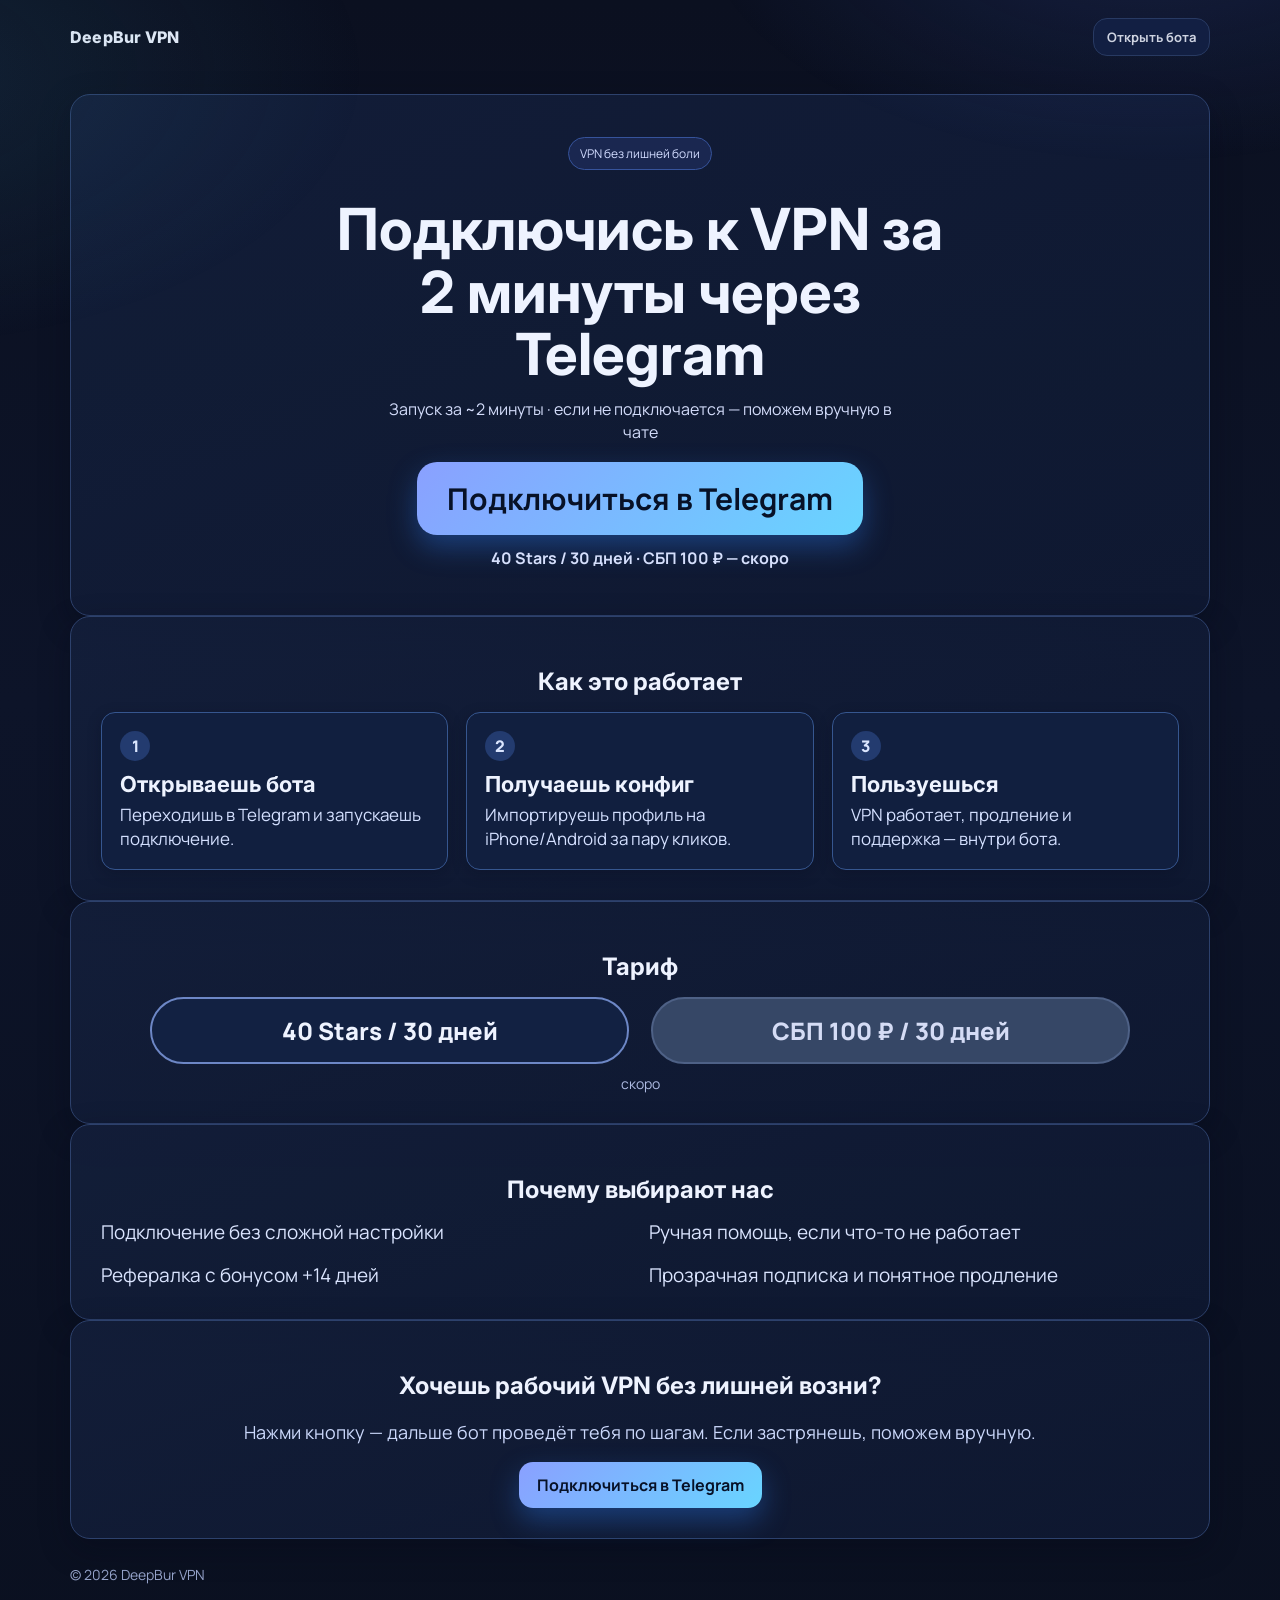
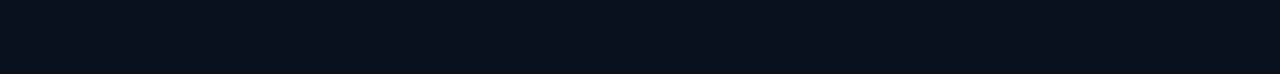
==== commit 20fcb1bf: "docs(landing): finalize v1 freeze and polish trust copy" ====
--- a/landing/index.html
+++ b/landing/index.html
@@ -60,10 +60,10 @@
       <section class="wrap card why">
         <h2 class="center-title">Почему выбирают нас</h2>
         <div class="why-grid">
-          <div>Простой старт без тех-головной боли</div>
-          <div>Поддержка, если что-то не завелось</div>
+          <div>Подключение без сложной настройки</div>
+          <div>Ручная помощь, если что-то не работает</div>
           <div>Рефералка с бонусом +14 дней</div>
-          <div>Понятная админка и прозрачные сроки подписки</div>
+          <div>Прозрачная подписка и понятное продление</div>
         </div>
       </section>
 
--- a/landing/styles.css
+++ b/landing/styles.css
@@ -7,7 +7,8 @@
 .logo,h1,h2,h3,h4{font-family:Inter,Manrope,system-ui,sans-serif}
 .logo{font-weight:800;letter-spacing:.2px}
 .card{background:linear-gradient(160deg,#14203dcc,#0f1933cc);border:1px solid var(--line);border-radius:20px;padding:30px;box-shadow:0 10px 30px rgba(5,10,24,.35)}
-main section{margin-top:26px}
+main section{margin-top:34px}
+main section:first-child{margin-top:20px}
 .center{text-align:center}.center-title{text-align:center;margin-bottom:16px}
 .badge{display:inline-block;font-size:12px;color:#d2dcff;background:#1a2750;padding:7px 11px;border-radius:999px;border:1px solid #36539b}
 .hero h1{font-size:clamp(34px,5vw,58px);line-height:1.08;margin:16px auto 12px;max-width:16ch}
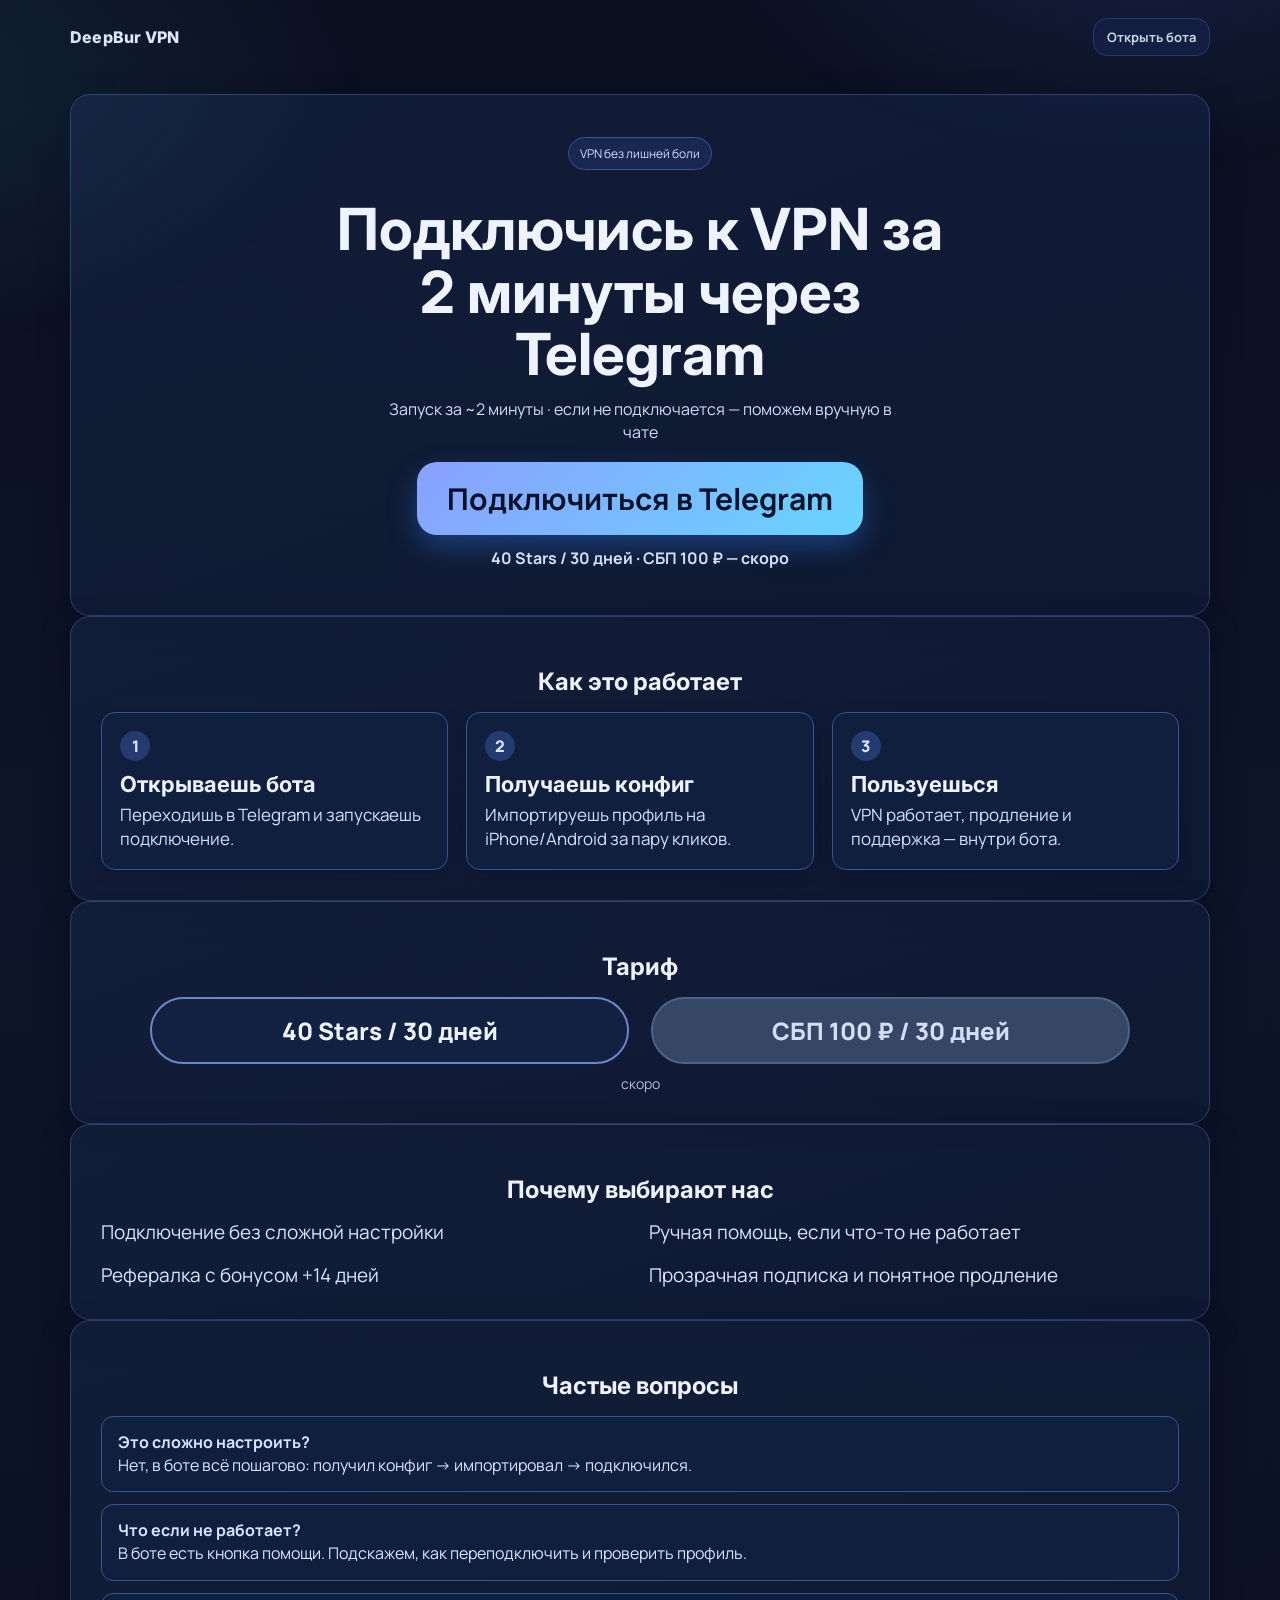
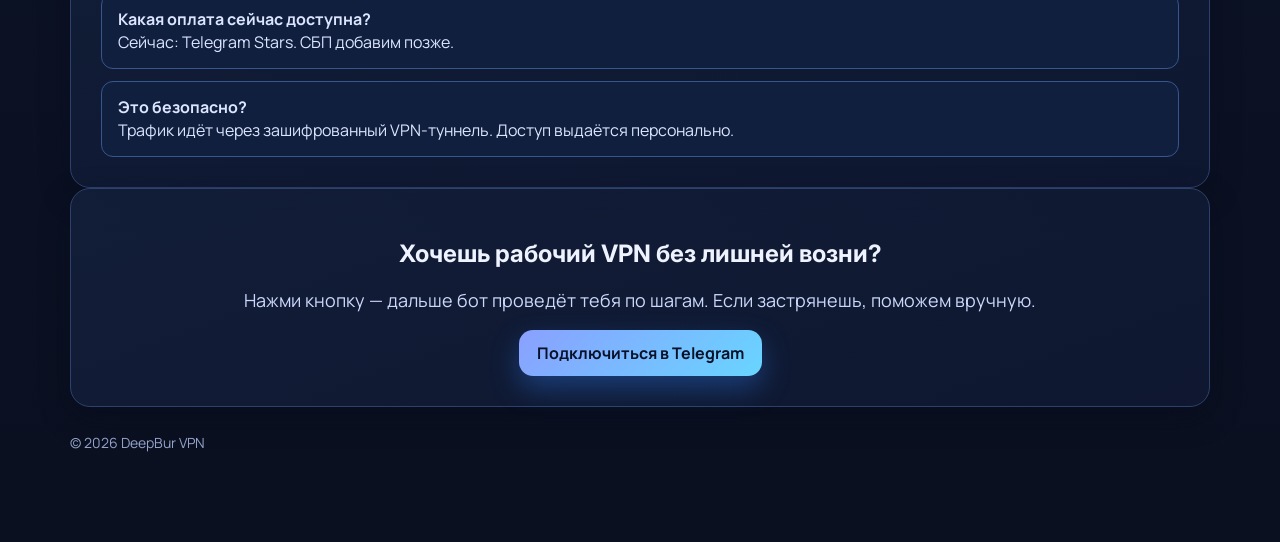
==== commit 5ee41821: "Landing v2 step2: sync locked copy into page and add FAQ block" ====
--- a/landing/index.html
+++ b/landing/index.html
@@ -67,6 +67,16 @@
         </div>
       </section>
 
+      <section class="wrap card faq">
+        <h2 class="center-title">Частые вопросы</h2>
+        <div class="faq-list">
+          <p><strong>Это сложно настроить?</strong><br>Нет, в боте всё пошагово: получил конфиг → импортировал → подключился.</p>
+          <p><strong>Что если не работает?</strong><br>В боте есть кнопка помощи. Подскажем, как переподключить и проверить профиль.</p>
+          <p><strong>Какая оплата сейчас доступна?</strong><br>Сейчас: Telegram Stars. СБП добавим позже.</p>
+          <p><strong>Это безопасно?</strong><br>Трафик идёт через зашифрованный VPN-туннель. Доступ выдаётся персонально.</p>
+        </div>
+      </section>
+
       <section class="wrap card final">
         <h2>Хочешь рабочий VPN без лишней возни?</h2>
         <p>Нажми кнопку — дальше бот проведёт тебя по шагам. Если застрянешь, поможем вручную.</p>
--- a/landing/styles.css
+++ b/landing/styles.css
@@ -29,6 +29,8 @@
 .pill.disabled{background:#364766;color:#d5dcf5;border-color:#4e6186}
 .soon{text-align:center;color:#aebbe2;margin-top:10px;font-size:14px}
 .why-grid{display:grid;grid-template-columns:1fr 1fr;gap:18px;font-size:19px;color:#dbe5ff;line-height:1.35}
+.faq-list{display:grid;gap:12px}
+.faq-list p{margin:0;padding:14px 16px;background:#111f3f;border:1px solid #36568f;border-radius:12px;color:#dbe5ff;line-height:1.45}
 .final{text-align:center}.final p{color:#cbd8fb;font-size:18px}
 .foot{padding:26px 0 90px;color:#94a2c9;font-size:14px}
 .sticky-cta{display:none;position:fixed;left:12px;right:12px;bottom:12px;z-index:50;padding:14px 16px;border-radius:14px;text-align:center;text-decoration:none;font-weight:800;background:linear-gradient(135deg,var(--acc),var(--acc2));color:#061126;box-shadow:0 10px 24px #2e83ff66}
